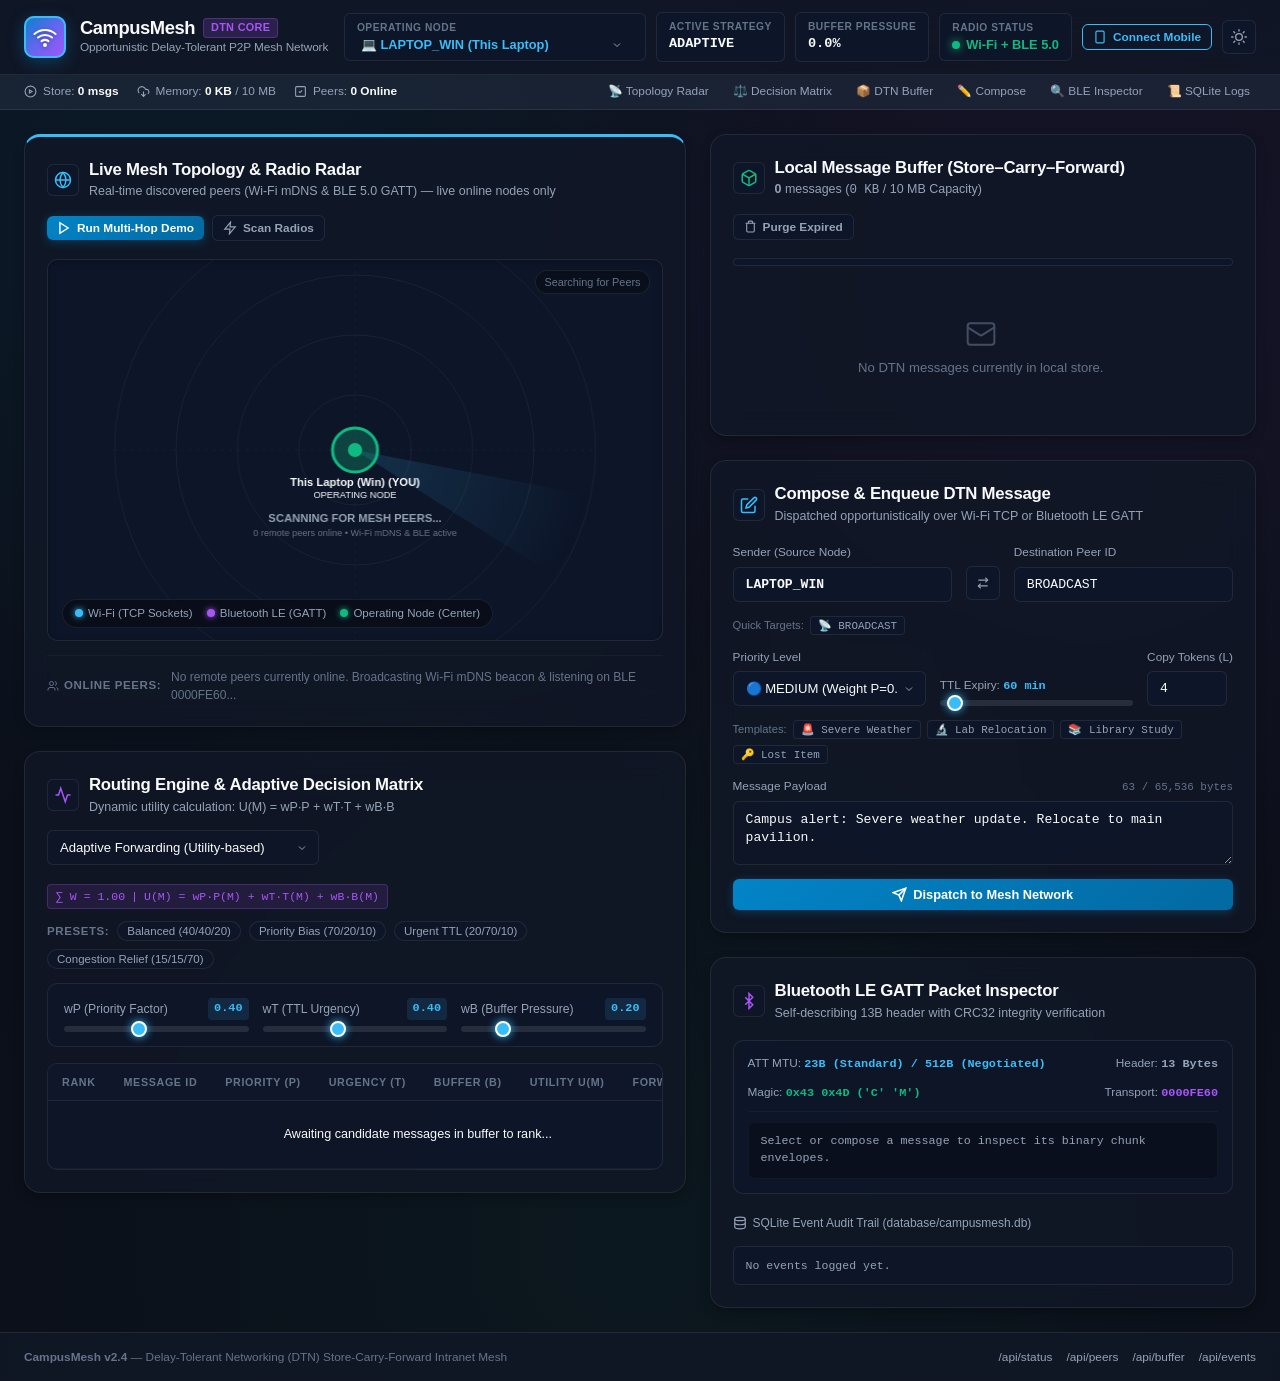
==== MiniProject/web/index.html @ af0f0072 "Initial commit: SPIT Connector - CampusMesh P2P DTN Network System" ====
<!DOCTYPE html>
<html lang="en">
<head>
    <meta charset="UTF-8">
    <meta name="viewport" content="width=device-width, initial-scale=1.0">
    <title>CampusMesh — Decentralized Offline Mesh Dashboard</title>
    <link rel="stylesheet" href="style.css">
    <link rel="icon" href="data:image/svg+xml,<svg xmlns='http://www.w3.org/2000/svg' viewBox='0 0 100 100'><circle cx='50' cy='50' r='45' fill='%230284c7'/><circle cx='50' cy='50' r='20' fill='%2338bdf8'/></svg>">
</head>
<body class="dark-theme">

    <!-- Top Navigation Bar -->
    <header class="navbar">
        <a href="#radar-section" class="nav-brand">
            <div class="brand-icon">
                <span class="radar-ping"></span>
                <svg width="24" height="24" viewBox="0 0 24 24" fill="none" stroke="currentColor" stroke-width="2" stroke-linecap="round" stroke-linejoin="round">
                    <path d="M5 12.55a11 11 0 0 1 14.08 0"></path>
                    <path d="M1.42 9a16 16 0 0 1 21.16 0"></path>
                    <path d="M8.53 16.11a6 6 0 0 1 6.95 0"></path>
                    <circle cx="12" cy="20" r="1"></circle>
                </svg>
            </div>
            <div>
                <h1 class="brand-title">
                    CampusMesh
                    <span class="badge badge-accent">DTN Core</span>
                </h1>
                <p class="brand-subtitle">Opportunistic Delay-Tolerant P2P Mesh Network</p>
            </div>
        </a>

        <div class="nav-metrics">
            <div class="metric-card" title="Select which node identity this client operates as">
                <span class="metric-label">Operating Node</span>
                <select id="activeNodeSelect" class="form-select font-bold" style="padding: 2px 24px 2px 4px; font-size: 0.8rem; background-color: transparent; border: none; color: var(--accent-cyan); cursor: pointer;">
                    <option value="LAPTOP_WIN">💻 LAPTOP_WIN (This Laptop)</option>
                    <option value="PHONE_MOBILE">📱 PHONE_MOBILE (This Mobile Phone)</option>
                    <option value="PHONE_AND">📱 PHONE_AND (Galaxy S23)</option>
                    <option value="IPHONE_IOS">📱 IPHONE_IOS (iPhone 15)</option>
                    <option value="LAPTOP_UBU">💻 LAPTOP_UBU (Ubuntu Lab)</option>
                </select>
            </div>
            <div class="metric-card">
                <span class="metric-label">Active Strategy</span>
                <span class="metric-value font-mono" id="navStrategy">ADAPTIVE</span>
            </div>
            <div class="metric-card">
                <span class="metric-label">Buffer Pressure</span>
                <span class="metric-value font-mono" id="navBufferPressure">0.0%</span>
            </div>
            <div class="metric-card">
                <span class="metric-label">Radio Status</span>
                <span class="status-indicator">
                    <span class="dot dot-active"></span>
                    <span>Wi-Fi + BLE 5.0</span>
                </span>
            </div>
            <button id="btnConnectMobile" class="btn btn-secondary btn-sm" style="border-color: var(--accent-cyan); color: var(--accent-cyan); font-weight: 600;" title="Connect Mobile Phone or Tablet" onclick="openMobileModal()">
                <svg width="14" height="14" viewBox="0 0 24 24" fill="none" stroke="currentColor" stroke-width="2"><rect width="14" height="20" x="5" y="2" rx="2" ry="2"/><path d="M12 18h.01"/></svg>
                <span>Connect Mobile</span>
            </button>
            <button id="themeToggleBtn" class="btn btn-secondary btn-icon" title="Toggle Dark/Light Mode" aria-label="Toggle Theme">
                <svg id="themeIcon" width="16" height="16" viewBox="0 0 24 24" fill="none" stroke="currentColor" stroke-width="2" stroke-linecap="round" stroke-linejoin="round">
                    <circle cx="12" cy="12" r="5"></circle>
                    <path d="M12 1v2M12 21v2M4.22 4.22l1.42 1.42M18.36 18.36l1.42 1.42M1 12h2M21 12h2M4.22 19.78l1.42-1.42M18.36 5.64l1.42-1.42"></path>
                </svg>
            </button>
        </div>
    </header>

    <!-- Sub-Navbar Quick Stats Ribbon & Anchor Navigation -->
    <nav class="nav-ribbon" aria-label="Quick Navigation">
        <div class="ribbon-stats">
            <span class="ribbon-stat-item">
                <svg width="13" height="13" viewBox="0 0 24 24" fill="none" stroke="currentColor" stroke-width="2"><circle cx="12" cy="12" r="10"/><path d="m10 15 5-3-5-3v6z"/></svg>
                <span>Store: <strong id="ribbonMsgCount">0 msgs</strong></span>
            </span>
            <span class="ribbon-stat-item">
                <svg width="13" height="13" viewBox="0 0 24 24" fill="none" stroke="currentColor" stroke-width="2"><path d="M4 14.899A7 7 0 1 1 15.71 8h1.79a4.5 4.5 0 0 1 2.5 8.242"/><path d="M12 12v9"/><path d="m8 17 4 4 4-4"/></svg>
                <span>Memory: <strong id="ribbonBufBytes">0 KB</strong> / 10 MB</span>
            </span>
            <span class="ribbon-stat-item">
                <svg width="13" height="13" viewBox="0 0 24 24" fill="none" stroke="currentColor" stroke-width="2"><rect width="18" height="18" x="3" y="3" rx="2"/><path d="m9 12 2 2 4-4"/></svg>
                <span>Peers: <strong id="ribbonPeersCount">Scanning...</strong></span>
            </span>
        </div>
        <div class="ribbon-links">
            <a href="#radar-section" class="ribbon-link">📡 Topology Radar</a>
            <a href="#routing-section" class="ribbon-link">⚖️ Decision Matrix</a>
            <a href="#buffer-section" class="ribbon-link">📦 DTN Buffer</a>
            <a href="#compose-section" class="ribbon-link">✏️ Compose</a>
            <a href="#ble-section" class="ribbon-link">🔍 BLE Inspector</a>
            <a href="#logs-section" class="ribbon-link">📜 SQLite Logs</a>
        </div>
    </nav>

    <!-- Main Container -->
    <main class="dashboard-grid">

        <!-- Column 1: Topology Radar & Routing Matrix -->
        <section class="grid-column">

            <!-- Card 1: Interactive Mesh Topology Radar (Live Online Peers Only) -->
            <div class="card card-radar" id="radar-section">
                <div class="card-header">
                    <div class="card-title-group">
                        <div class="card-header-icon">
                            <svg width="18" height="18" viewBox="0 0 24 24" fill="none" stroke="currentColor" stroke-width="2"><circle cx="12" cy="12" r="10"/><path d="M12 2a15.3 15.3 0 0 1 4 10 15.3 15.3 0 0 1-4 10 15.3 15.3 0 0 1-4-10 15.3 15.3 0 0 1 4-10z"/><path d="M2 12h20"/></svg>
                        </div>
                        <div>
                            <h2 class="card-title">Live Mesh Topology & Radio Radar</h2>
                            <p class="card-subtitle">Real-time discovered peers (Wi-Fi mDNS & BLE 5.0 GATT) — live online nodes only</p>
                        </div>
                    </div>
                    <div class="card-actions">
                        <button id="btnRunSim" class="btn btn-primary btn-sm" title="Run store-carry-forward simulation across online nodes">
                            <svg width="14" height="14" viewBox="0 0 24 24" fill="none" stroke="currentColor" stroke-width="2.5"><polygon points="5 3 19 12 5 21 5 3"/></polygon></svg>
                            Run Multi-Hop Demo
                        </button>
                        <button id="btnScanBle" class="btn btn-secondary btn-sm" title="Broadcast beacon and scan for Bluetooth LE peers">
                            <svg width="14" height="14" viewBox="0 0 24 24" fill="none" stroke="currentColor" stroke-width="2"><path d="M13 2 3 14h9l-1 8 10-12h-9l1-8z"/></svg>
                            Scan Radios
                        </button>
                    </div>
                </div>

                <div class="canvas-container">
                    <canvas id="meshCanvas" width="600" height="380"></canvas>
                    <div class="canvas-hint" id="radarOnlineBadge">Live Online Nodes Only</div>
                    <div class="canvas-legend">
                        <span class="legend-item"><span class="legend-color legend-wifi"></span> Wi-Fi (TCP Sockets)</span>
                        <span class="legend-item"><span class="legend-color legend-ble"></span> Bluetooth LE (GATT)</span>
                        <span class="legend-item"><span class="legend-color legend-local"></span> Operating Node (Center)</span>
                    </div>
                </div>

                <div class="peer-chips-bar" id="peerChipsBar">
                    <span class="chips-label">
                        <svg width="12" height="12" viewBox="0 0 24 24" fill="none" stroke="currentColor" stroke-width="2"><path d="M16 21v-2a4 4 0 0 0-4-4H6a4 4 0 0 0-4 4v2"/><circle cx="9" cy="7" r="4"/><path d="M22 21v-2a4 4 0 0 0-3-3.87"/><path d="M16 3.13a4 4 0 0 1 0 7.75"/></svg>
                        Online Peers:
                    </span>
                    <div id="peerChipsList" class="chips-list">
                        <span class="text-muted" style="font-size:0.75rem;">Listening for online peers (Wi-Fi mDNS & BLE)...</span>
                    </div>
                </div>
            </div>

            <!-- Card 2: Routing Strategy & Decision Matrix -->
            <div class="card" id="routing-section">
                <div class="card-header">
                    <div class="card-title-group">
                        <div class="card-header-icon" style="color: var(--accent-purple);">
                            <svg width="18" height="18" viewBox="0 0 24 24" fill="none" stroke="currentColor" stroke-width="2"><path d="M22 12h-4l-3 9L9 3l-3 9H2"/></svg>
                        </div>
                        <div>
                            <h2 class="card-title">Routing Engine & Adaptive Decision Matrix</h2>
                            <p class="card-subtitle">Dynamic utility calculation: U(M) = wP·P + wT·T + wB·B</p>
                        </div>
                    </div>
                    <div class="strategy-selector">
                        <select id="strategySelect" class="form-select" title="Choose Active Routing Algorithm">
                            <option value="ADAPTIVE">Adaptive Forwarding (Utility-based)</option>
                            <option value="EPIDEMIC">Epidemic Flooding (Unconstrained)</option>
                            <option value="SPRAY_AND_WAIT">Spray-and-Wait (Binary Token Splitting)</option>
                        </select>
                    </div>
                </div>

                <!-- Weight Controls for Adaptive Router -->
                <div id="adaptiveWeightsPanel">
                    <div class="formula-badge">
                        <span>∑ W = 1.00</span>
                        <span>|</span>
                        <span>U(M) = wP·P(M) + wT·T(M) + wB·B(M)</span>
                    </div>

                    <!-- Quick Preset Buttons -->
                    <div class="weights-presets">
                        <span class="chips-label">Presets:</span>
                        <button type="button" class="preset-btn" onclick="applyPresetWeights(0.40, 0.40, 0.20)">Balanced (40/40/20)</button>
                        <button type="button" class="preset-btn" onclick="applyPresetWeights(0.70, 0.20, 0.10)">Priority Bias (70/20/10)</button>
                        <button type="button" class="preset-btn" onclick="applyPresetWeights(0.20, 0.70, 0.10)">Urgent TTL (20/70/10)</button>
                        <button type="button" class="preset-btn" onclick="applyPresetWeights(0.15, 0.15, 0.70)">Congestion Relief (15/15/70)</button>
                    </div>

                    <div class="weights-panel">
                        <div class="weight-control">
                            <label for="sliderWp">
                                <span>wP (Priority Factor)</span>
                                <span id="valWp" class="weight-val-badge">0.40</span>
                            </label>
                            <input type="range" id="sliderWp" min="0" max="1" step="0.05" value="0.40">
                        </div>
                        <div class="weight-control">
                            <label for="sliderWt">
                                <span>wT (TTL Urgency)</span>
                                <span id="valWt" class="weight-val-badge">0.40</span>
                            </label>
                            <input type="range" id="sliderWt" min="0" max="1" step="0.05" value="0.40">
                        </div>
                        <div class="weight-control">
                            <label for="sliderWb">
                                <span>wB (Buffer Pressure)</span>
                                <span id="valWb" class="weight-val-badge">0.20</span>
                            </label>
                            <input type="range" id="sliderWb" min="0" max="1" step="0.05" value="0.20">
                        </div>
                    </div>
                </div>

                <!-- Decision Matrix Table -->
                <div class="table-container">
                    <table class="data-table" id="decisionTable">
                        <thead>
                            <tr>
                                <th>Rank</th>
                                <th>Message ID</th>
                                <th>Priority (P)</th>
                                <th>Urgency (T)</th>
                                <th>Buffer (B)</th>
                                <th>Utility U(M)</th>
                                <th>Forwarding Decision</th>
                            </tr>
                        </thead>
                        <tbody id="decisionTableBody">
                            <tr>
                                <td colspan="7" class="text-center text-muted" style="padding: 24px;">
                                    Awaiting contact encounter to evaluate candidate messages...
                                </td>
                            </tr>
                        </tbody>
                    </table>
                </div>
            </div>

        </section>

        <!-- Column 2: Buffer, Composer, BLE Inspector & Logs -->
        <section class="grid-column">

            <!-- Card 3: Store-Carry-Forward Buffer -->
            <div class="card" id="buffer-section">
                <div class="card-header">
                    <div class="card-title-group">
                        <div class="card-header-icon" style="color: var(--accent-green);">
                            <svg width="18" height="18" viewBox="0 0 24 24" fill="none" stroke="currentColor" stroke-width="2"><path d="M21 16V8a2 2 0 0 0-1-1.73l-7-4a2 2 0 0 0-2 0l-7 4A2 2 0 0 0 3 8v8a2 2 0 0 0 1 1.73l7 4a2 2 0 0 0 2 0l7-4A2 2 0 0 0 21 16z"/><polyline points="3.29 7 12 12 20.71 7"/><line x1="12" y1="22" x2="12" y2="12"/></svg>
                        </div>
                        <div>
                            <h2 class="card-title">Local Message Buffer (Store–Carry–Forward)</h2>
                            <p class="card-subtitle">
                                <span id="bufCount" class="font-bold">0</span> messages (<span id="bufBytes" class="font-mono">0 KB</span> / 10 MB Capacity)
                            </p>
                        </div>
                    </div>
                    <div class="card-actions">
                        <button id="btnPurgeExpired" class="btn btn-secondary btn-sm" title="Remove expired TTL messages from local store">
                            <svg width="13" height="13" viewBox="0 0 24 24" fill="none" stroke="currentColor" stroke-width="2"><path d="M3 6h18"/><path d="M19 6v14c0 1-1 2-2 2H7c-1 0-2-1-2-2V6"/><path d="M8 6V4c0-1 1-2 2-2h4c1 0 2 1 2 2v2"/></svg>
                            Purge Expired
                        </button>
                    </div>
                </div>

                <!-- Buffer Capacity Progress Bar -->
                <div class="progress-bar-container" title="Buffer pressure gauge (used / total capacity)">
                    <div class="progress-bar" id="bufferPressureBar" style="width: 0%;"></div>
                </div>

                <!-- Messages List -->
                <div class="buffer-list" id="bufferList">
                    <div class="empty-state">
                        <svg width="32" height="32" viewBox="0 0 24 24" fill="none" stroke="currentColor" stroke-width="1.5"><rect width="20" height="16" x="2" y="4" rx="2"/><path d="m22 7-8.97 5.7a1.94 1.94 0 0 1-2.06 0L2 7"/></svg>
                        <span>No DTN messages currently in local store.</span>
                    </div>
                </div>
            </div>

            <!-- Card 4: Message Composer -->
            <div class="card" id="compose-section">
                <div class="card-header">
                    <div class="card-title-group">
                        <div class="card-header-icon" style="color: var(--accent-cyan);">
                            <svg width="18" height="18" viewBox="0 0 24 24" fill="none" stroke="currentColor" stroke-width="2"><path d="M11 4H4a2 2 0 0 0-2 2v14a2 2 0 0 0 2 2h14a2 2 0 0 0 2-2v-7"/><path d="M18.5 2.5a2.121 2.121 0 0 1 3 3L12 15l-4 1 1-4 9.5-9.5z"/></svg>
                        </div>
                        <div>
                            <h2 class="card-title">Compose & Enqueue DTN Message</h2>
                            <p class="card-subtitle">Dispatched opportunistically over Wi-Fi TCP or Bluetooth LE GATT</p>
                        </div>
                    </div>
                </div>

                <form id="composeForm" class="compose-form">
                    <!-- Sender & Destination Row with Swap Button -->
                    <div class="form-row">
                        <div class="form-group flex-1">
                            <label for="composeSource">
                                <span>Sender (Source Node)</span>
                            </label>
                            <input type="text" id="composeSource" class="form-input font-bold font-mono" value="LAPTOP_WIN" required>
                        </div>
                        <button type="button" class="btn btn-secondary btn-icon" style="margin-bottom: 2px;" onclick="swapNodes()" title="Swap Sender and Destination">
                            <svg width="14" height="14" viewBox="0 0 24 24" fill="none" stroke="currentColor" stroke-width="2"><path d="m16 3 4 4-4 4"/><path d="M20 7H4"/><path d="m8 21-4-4 4-4"/><path d="M4 17h16"/></svg>
                        </button>
                        <div class="form-group flex-1">
                            <label for="composeDest">
                                <span>Destination Peer ID</span>
                            </label>
                            <input type="text" id="composeDest" class="form-input font-mono" placeholder="e.g. PHONE_MOBILE, LAPTOP_UBU, or BROADCAST" value="BROADCAST" required>
                        </div>
                    </div>

                    <!-- Quick Target Picker (Dynamically Populated from Online Peers) -->
                    <div class="quick-targets-row" id="quickTargetsRow">
                        <span>Quick Targets:</span>
                        <div id="quickTargetPills" style="display:inline-flex; gap:6px; flex-wrap:wrap;">
                            <button type="button" class="target-pill" onclick="setDestination('BROADCAST')">📡 BROADCAST</button>
                        </div>
                    </div>

                    <!-- Priority, TTL and Copy Tokens -->
                    <div class="form-row">
                        <div class="form-group flex-1">
                            <label for="composePriority">Priority Level</label>
                            <select id="composePriority" class="form-select">
                                <option value="HIGH">🔴 HIGH (Weight P=1.00 - Critical)</option>
                                <option value="MEDIUM" selected>🔵 MEDIUM (Weight P=0.67 - Standard)</option>
                                <option value="LOW">⚪ LOW (Weight P=0.33 - Routine)</option>
                            </select>
                        </div>
                        <div class="form-group flex-1">
                            <label for="composeTtl">
                                <span>TTL Expiry: <strong id="composeTtlVal" class="text-accent font-mono">60 min</strong></span>
                            </label>
                            <input type="range" id="composeTtl" min="60" max="86400" step="60" value="3600">
                        </div>
                        <div class="form-group">
                            <label for="composeTokens" title="Spray-and-Wait initial token quota (L)">Copy Tokens (L)</label>
                            <input type="number" id="composeTokens" class="form-input font-mono" min="1" max="16" value="4" style="width: 80px;">
                        </div>
                    </div>

                    <!-- Quick Template Pills -->
                    <div class="quick-targets-row">
                        <span>Templates:</span>
                        <button type="button" class="target-pill" onclick="applyTemplate('CAMPUS_ALERT')">🚨 Severe Weather</button>
                        <button type="button" class="target-pill" onclick="applyTemplate('LAB_NOTICE')">🔬 Lab Relocation</button>
                        <button type="button" class="target-pill" onclick="applyTemplate('STUDY_GROUP')">📚 Library Study</button>
                        <button type="button" class="target-pill" onclick="applyTemplate('LOST_KEYS')">🔑 Lost Item</button>
                    </div>

                    <!-- Payload Area -->
                    <div class="form-group">
                        <label for="composePayload">
                            <span>Message Payload</span>
                            <span id="payloadBytesCounter" class="text-muted font-mono" style="font-size:0.68rem;">68 / 65,536 bytes</span>
                        </label>
                        <textarea id="composePayload" class="form-textarea font-mono" rows="2" placeholder="Enter message payload for mesh dissemination..." required>Campus alert: Severe weather update. Relocate to main pavilion.</textarea>
                    </div>

                    <div class="form-actions">
                        <button type="submit" class="btn btn-primary btn-block">
                            <svg width="15" height="15" viewBox="0 0 24 24" fill="none" stroke="currentColor" stroke-width="2.5"><line x1="22" y1="2" x2="11" y2="13"/><polygon points="22 2 15 22 11 13 2 9 22 2"/></svg>
                            Dispatch to Mesh Network
                        </button>
                    </div>
                </form>
            </div>

            <!-- Card 5: Bluetooth LE GATT Packet Inspector & SQLite Logs -->
            <div class="card" id="ble-section">
                <div class="card-header">
                    <div class="card-title-group">
                        <div class="card-header-icon" style="color: var(--accent-purple);">
                            <svg width="18" height="18" viewBox="0 0 24 24" fill="none" stroke="currentColor" stroke-width="2"><path d="m7 7 10 10-5 5V2l5 5L7 17"/></svg>
                        </div>
                        <div>
                            <h2 class="card-title">Bluetooth LE GATT Packet Inspector</h2>
                            <p class="card-subtitle">Self-describing 13B header with CRC32 integrity verification</p>
                        </div>
                    </div>
                </div>

                <div class="ble-inspector" id="bleInspector">
                    <div class="ble-stat-row">
                        <span>ATT MTU: <strong class="text-accent font-mono">23B (Standard) / 512B (Negotiated)</strong></span>
                        <span>Header: <strong class="font-mono">13 Bytes</strong></span>
                        <span>Magic: <strong class="text-success font-mono">0x43 0x4D ('C' 'M')</strong></span>
                        <span>Transport: <strong class="text-purple font-mono">0000FE60</strong></span>
                    </div>
                    <div id="bleChunksView" class="ble-chunks-view">
                        Select or compose a message to inspect its binary chunk envelopes.
                    </div>
                </div>

                <!-- SQLite Event Log Stream (Collapsible) -->
                <details class="logs-accordion" id="logs-section" open>
                    <summary class="logs-summary">
                        <svg width="14" height="14" viewBox="0 0 24 24" fill="none" stroke="currentColor" stroke-width="2"><ellipse cx="12" cy="5" rx="9" ry="3"/><path d="M21 12c0 1.66-4 3-9 3s-9-1.34-9-3"/><path d="M3 5v14c0 1.66 4 3 9 3s9-1.34 9-3V5"/></svg>
                        SQLite Event Audit Trail (database/campusmesh.db)
                    </summary>
                    <div class="logs-stream" id="logsStream">
                        <div>Listening for SQLite events...</div>
                    </div>
                </details>
            </div>

        </section>
    </main>

    <!-- Footer -->
    <footer class="footer">
        <div>
            <strong>CampusMesh v2.4</strong> — Delay-Tolerant Networking (DTN) Store-Carry-Forward Intranet Mesh
        </div>
        <div class="footer-links">
            <a href="/api/status" target="_blank" rel="noopener">/api/status</a>
            <a href="/api/peers" target="_blank" rel="noopener">/api/peers</a>
            <a href="/api/buffer" target="_blank" rel="noopener">/api/buffer</a>
            <a href="/api/events" target="_blank" rel="noopener">/api/events</a>
        </div>
    </footer>

    <!-- Mobile Connect Modal -->
    <div id="mobileConnectModal" class="modal-backdrop" style="display: none;" onclick="if(event.target===this) closeMobileModal()">
        <div class="modal-card">
            <div class="modal-header">
                <div style="display: flex; align-items: center; gap: 10px;">
                    <div class="card-header-icon" style="color: var(--accent-cyan);">
                        <svg width="20" height="20" viewBox="0 0 24 24" fill="none" stroke="currentColor" stroke-width="2"><rect width="14" height="20" x="5" y="2" rx="2" ry="2"/><path d="M12 18h.01"/></svg>
                    </div>
                    <div>
                        <h3 class="modal-title">Connect Mobile Device</h3>
                        <p class="modal-subtitle">Instant P2P connection via Wi-Fi or Mobile Hotspot</p>
                    </div>
                </div>
                <button type="button" class="btn btn-secondary btn-icon" onclick="closeMobileModal()" title="Close">✕</button>
            </div>
            
            <div class="modal-body">
                <!-- URL Box -->
                <div class="connect-url-box">
                    <label style="font-weight: 600; margin-bottom: 8px; display: block; font-size: 0.76rem;">Open in Mobile Phone Browser (Chrome / Safari):</label>
                    <div style="display: flex; gap: 8px;">
                        <input type="text" id="mobileUrlInput" class="form-input font-mono font-bold" readonly value="http://10.36.101.62:8080" style="color: var(--accent-cyan); font-size: 0.9rem;">
                        <button type="button" class="btn btn-primary btn-sm" onclick="copyMobileUrl()">
                            <svg width="13" height="13" viewBox="0 0 24 24" fill="none" stroke="currentColor" stroke-width="2"><rect width="14" height="14" x="8" y="8" rx="2" ry="2"/><path d="M4 16c-1.1 0-2-.9-2-2V4c0-1.1.9-2 2-2h10c1.1 0 2 .9 2 2"/></svg>
                            Copy URL
                        </button>
                    </div>
                </div>

                <!-- Step-by-Step Instructions -->
                <div class="connect-steps">
                    <div class="connect-step">
                        <span class="step-num">1</span>
                        <div>
                            <strong>Connect to Same Network:</strong> Ensure your phone and laptop are on the same Wi-Fi router, or turn on <em>Mobile Hotspot</em> on either your laptop or phone.
                        </div>
                    </div>
                    <div class="connect-step">
                        <span class="step-num">2</span>
                        <div>
                            <strong>Open Browser on Phone:</strong> Open Chrome or Safari on your phone and type the URL shown above.
                        </div>
                    </div>
                    <div class="connect-step">
                        <span class="step-num">3</span>
                        <div>
                            <strong>Instant Discovery:</strong> The phone automatically registers as <code>PHONE_MOBILE</code> and appears on the Live Radar as an online node in active contact!
                        </div>
                    </div>
                </div>

                <!-- Native Apps Option -->
                <div style="padding: 10px 14px; background: rgba(168, 85, 247, 0.1); border: 1px solid rgba(168, 85, 247, 0.25); border-radius: var(--radius-sm); font-size: 0.74rem;">
                    <strong style="color: var(--accent-purple);">Native Apps (Wi-Fi NSD + Bluetooth LE 5.0):</strong>
                    <div style="margin-top: 4px; color: var(--text-secondary); line-height: 1.4;">
                        For native offline mesh with Bluetooth LE GATT chunking:
                        <ul style="margin-left: 18px; margin-top: 3px;">
                            <li><strong>Android</strong>: Open <code>android/</code> in Android Studio & install on phone.</li>
                            <li><strong>iOS</strong>: Open <code>ios/</code> in Xcode & run on iPhone.</li>
                        </ul>
                    </div>
                </div>
            </div>

            <div class="modal-footer">
                <button type="button" class="btn btn-primary" onclick="closeMobileModal()">Close</button>
            </div>
        </div>
    </div>

    <!-- Notification Toast Container -->
    <div id="toastContainer" class="toast-container" role="region" aria-live="polite"></div>

    <script src="app.js"></script>
</body>
</html>
---- MiniProject/web/style.css ----
/* ==========================================================================
   CampusMesh Modern SaaS Control Center Stylesheet
   Delay-Tolerant Networking (DTN) P2P Cross-Platform Dashboard
   ========================================================================== */

:root {
    /* Font stacks */
    --font-sans: 'Inter', -apple-system, BlinkMacSystemFont, "Segoe UI", Roboto, "Helvetica Neue", Arial, sans-serif;
    --font-mono: 'JetBrains Mono', 'Fira Code', 'SF Mono', Consolas, Menlo, Monaco, monospace;
    --font-family: var(--font-sans);

    /* Radii */
    --radius-xs: 4px;
    --radius-sm: 6px;
    --radius-md: 10px;
    --radius-lg: 16px;
    --radius-xl: 20px;
    --radius-full: 9999px;

    /* Transitions */
    --transition-fast: all 0.15s cubic-bezier(0.4, 0, 0.2, 1);
    --transition: all 0.22s cubic-bezier(0.4, 0, 0.2, 1);
    --transition-smooth: all 0.35s cubic-bezier(0.16, 1, 0.3, 1);

    /* Brand Accent Colors */
    --accent-blue: #0284c7;
    --accent-blue-hover: #0369a1;
    --accent-cyan: #38bdf8;
    --accent-cyan-glow: rgba(56, 189, 248, 0.28);
    --accent-indigo: #6366f1;
    --accent-purple: #a855f7;
    --accent-purple-glow: rgba(168, 85, 247, 0.25);
    --accent-green: #10b981;
    --accent-green-glow: rgba(16, 185, 129, 0.28);
    --accent-red: #f43f5e;
    --accent-red-glow: rgba(244, 63, 94, 0.28);
    --accent-amber: #f59e0b;
    --accent-amber-glow: rgba(245, 158, 11, 0.28);

    /* Dark Theme (Default) */
    --bg-page: #0b0f19;
    --bg-page-mesh: radial-gradient(circle at 15% 15%, rgba(14, 165, 233, 0.08) 0%, transparent 40%),
                    radial-gradient(circle at 85% 20%, rgba(168, 85, 247, 0.07) 0%, transparent 45%),
                    radial-gradient(circle at 50% 90%, rgba(16, 185, 129, 0.05) 0%, transparent 50%),
                    #0b0f19;
    --bg-card: rgba(17, 24, 39, 0.78);
    --bg-card-solid: #111827;
    --bg-card-hover: rgba(24, 34, 56, 0.88);
    --bg-input: rgba(15, 23, 42, 0.85);
    --bg-input-focus: #0f172a;
    --bg-elevated: rgba(30, 41, 59, 0.7);
    --bg-badge: rgba(255, 255, 255, 0.06);

    --border-color: rgba(255, 255, 255, 0.08);
    --border-color-subtle: rgba(255, 255, 255, 0.04);
    --border-accent: rgba(56, 189, 248, 0.35);
    --border-accent-purple: rgba(168, 85, 247, 0.35);

    --text-primary: #f8fafc;
    --text-secondary: #94a3b8;
    --text-muted: #64748b;
    --text-inverse: #0b0f19;

    --shadow-sm: 0 1px 2px 0 rgba(0, 0, 0, 0.25);
    --shadow-md: 0 4px 12px -2px rgba(0, 0, 0, 0.35);
    --shadow-lg: 0 12px 28px -4px rgba(0, 0, 0, 0.45);
    --shadow-glow: 0 0 25px -4px rgba(56, 189, 248, 0.22);
}

body.light-theme {
    /* Light Theme (Clean Vercel/Linear style) */
    --bg-page: #f8fafc;
    --bg-page-mesh: radial-gradient(circle at 15% 15%, rgba(2, 132, 199, 0.05) 0%, transparent 40%),
                    radial-gradient(circle at 85% 20%, rgba(147, 51, 234, 0.04) 0%, transparent 45%),
                    #f8fafc;
    --bg-card: rgba(255, 255, 255, 0.92);
    --bg-card-solid: #ffffff;
    --bg-card-hover: #ffffff;
    --bg-input: #f1f5f9;
    --bg-input-focus: #ffffff;
    --bg-elevated: #f1f5f9;
    --bg-badge: rgba(0, 0, 0, 0.05);

    --border-color: rgba(0, 0, 0, 0.08);
    --border-color-subtle: rgba(0, 0, 0, 0.04);
    --border-accent: rgba(2, 132, 199, 0.45);
    --border-accent-purple: rgba(147, 51, 234, 0.35);

    --text-primary: #0f172a;
    --text-secondary: #475569;
    --text-muted: #94a3b8;
    --text-inverse: #ffffff;

    --shadow-sm: 0 1px 3px 0 rgba(0, 0, 0, 0.06);
    --shadow-md: 0 4px 14px -2px rgba(0, 0, 0, 0.08);
    --shadow-lg: 0 12px 30px -4px rgba(0, 0, 0, 0.1);
    --shadow-glow: 0 0 25px -4px rgba(2, 132, 199, 0.15);
}

/* --------------------------------------------------------------------------
   Reset & Base Styles
   -------------------------------------------------------------------------- */
*, *::before, *::after {
    box-sizing: border-box;
    margin: 0;
    padding: 0;
}

html {
    scroll-behavior: smooth;
    text-size-adjust: 100%;
}

body {
    font-family: var(--font-family);
    background: var(--bg-page-mesh);
    background-color: var(--bg-page);
    color: var(--text-primary);
    min-height: 100vh;
    display: flex;
    flex-direction: column;
    overflow-x: hidden;
    line-height: 1.5;
    -webkit-font-smoothing: antialiased;
    -moz-osx-font-smoothing: grayscale;
}

/* Custom Scrollbars */
::-webkit-scrollbar {
    width: 6px;
    height: 6px;
}
::-webkit-scrollbar-track {
    background: transparent;
}
::-webkit-scrollbar-thumb {
    background: var(--border-color);
    border-radius: var(--radius-full);
}
::-webkit-scrollbar-thumb:hover {
    background: var(--text-muted);
}

/* Accessible Focus Outlines */
:focus-visible {
    outline: 2px solid var(--accent-cyan);
    outline-offset: 2px;
}

/* --------------------------------------------------------------------------
   Top Navigation Bar
   -------------------------------------------------------------------------- */
.navbar {
    display: flex;
    justify-content: space-between;
    align-items: center;
    padding: 12px 24px;
    background: var(--bg-card);
    backdrop-filter: blur(16px);
    -webkit-backdrop-filter: blur(16px);
    border-bottom: 1px solid var(--border-color);
    position: sticky;
    top: 0;
    z-index: 100;
    transition: var(--transition);
}

.nav-brand {
    display: flex;
    align-items: center;
    gap: 14px;
    text-decoration: none;
    color: inherit;
}

.brand-icon {
    position: relative;
    width: 42px;
    height: 42px;
    border-radius: var(--radius-md);
    background: linear-gradient(135deg, #0284c7 0%, #6366f1 50%, #a855f7 100%);
    display: flex;
    align-items: center;
    justify-content: center;
    color: #ffffff;
    box-shadow: 0 4px 16px rgba(2, 132, 199, 0.35);
    flex-shrink: 0;
}

.brand-icon svg {
    filter: drop-shadow(0 1px 2px rgba(0, 0, 0, 0.3));
}

.radar-ping {
    position: absolute;
    inset: 0;
    border-radius: var(--radius-md);
    border: 2px solid var(--accent-cyan);
    animation: ping 2.4s cubic-bezier(0, 0, 0.2, 1) infinite;
    pointer-events: none;
}

@keyframes ping {
    70%, 100% {
        transform: scale(1.45);
        opacity: 0;
    }
}

.brand-title {
    font-size: 1.15rem;
    font-weight: 700;
    letter-spacing: -0.025em;
    display: flex;
    align-items: center;
    gap: 8px;
    line-height: 1.2;
}

.brand-subtitle {
    font-size: 0.74rem;
    color: var(--text-secondary);
    font-weight: 400;
    letter-spacing: -0.01em;
}

.nav-metrics {
    display: flex;
    align-items: center;
    gap: 10px;
    flex-wrap: wrap;
}

.metric-card {
    display: flex;
    flex-direction: column;
    padding: 6px 12px;
    background: var(--bg-input);
    border: 1px solid var(--border-color);
    border-radius: var(--radius-sm);
    transition: var(--transition);
}

.metric-card:hover {
    border-color: var(--border-accent);
}

.metric-label {
    font-size: 0.64rem;
    text-transform: uppercase;
    color: var(--text-muted);
    font-weight: 600;
    letter-spacing: 0.05em;
}

.metric-value {
    font-size: 0.85rem;
    font-weight: 600;
    color: var(--text-primary);
    display: flex;
    align-items: center;
    gap: 6px;
}

.status-indicator {
    display: flex;
    align-items: center;
    gap: 6px;
    font-size: 0.8rem;
    color: var(--accent-green);
    font-weight: 600;
}

.dot {
    width: 8px;
    height: 8px;
    border-radius: 50%;
    flex-shrink: 0;
}

.dot-active {
    background: var(--accent-green);
    box-shadow: 0 0 10px var(--accent-green);
    animation: pulseDot 2s infinite ease-in-out;
}

@keyframes pulseDot {
    0%, 100% { opacity: 1; transform: scale(1); }
    50% { opacity: 0.55; transform: scale(0.85); }
}

/* Quick Jump Header Ribbon / Telemetry Banner */
.nav-ribbon {
    display: flex;
    justify-content: space-between;
    align-items: center;
    padding: 6px 24px;
    background: var(--bg-elevated);
    border-bottom: 1px solid var(--border-color);
    font-size: 0.74rem;
    color: var(--text-secondary);
    gap: 16px;
    overflow-x: auto;
}

.ribbon-stats {
    display: flex;
    align-items: center;
    gap: 18px;
    white-space: nowrap;
}

.ribbon-stat-item {
    display: inline-flex;
    align-items: center;
    gap: 6px;
}

.ribbon-stat-item strong {
    color: var(--text-primary);
    font-weight: 600;
}

.ribbon-links {
    display: flex;
    align-items: center;
    gap: 12px;
    white-space: nowrap;
}

.ribbon-link {
    color: var(--text-secondary);
    text-decoration: none;
    font-weight: 500;
    padding: 2px 6px;
    border-radius: var(--radius-xs);
    transition: var(--transition-fast);
}

.ribbon-link:hover {
    color: var(--accent-cyan);
    background: var(--bg-badge);
}

/* --------------------------------------------------------------------------
   Dashboard Layout Grid (Explicitly Preserved for Tests)
   -------------------------------------------------------------------------- */
.dashboard-grid {
    display: grid;
    grid-template-columns: 1.15fr 0.95fr;
    gap: 24px;
    padding: 24px;
    flex: 1;
    max-width: 1680px;
    margin: 0 auto;
    width: 100%;
}

@media (max-width: 1180px) {
    .dashboard-grid {
        grid-template-columns: 1fr;
        padding: 16px;
        gap: 20px;
    }
}

.grid-column {
    display: flex;
    flex-direction: column;
    gap: 24px;
    min-width: 0;
}

/* --------------------------------------------------------------------------
   Cards
   -------------------------------------------------------------------------- */
.card {
    background: var(--bg-card);
    backdrop-filter: blur(14px);
    -webkit-backdrop-filter: blur(14px);
    border: 1px solid var(--border-color);
    border-radius: var(--radius-lg);
    padding: 22px;
    box-shadow: var(--shadow-md);
    transition: var(--transition);
    position: relative;
    overflow: hidden;
}

.card:hover {
    border-color: var(--border-accent);
    box-shadow: var(--shadow-lg), var(--shadow-glow);
}

.card-radar {
    border-top: 3px solid var(--accent-cyan);
}

.card-header {
    display: flex;
    justify-content: space-between;
    align-items: flex-start;
    margin-bottom: 18px;
    gap: 14px;
    flex-wrap: wrap;
}

.card-title-group {
    display: flex;
    align-items: center;
    gap: 10px;
}

.card-header-icon {
    width: 32px;
    height: 32px;
    border-radius: var(--radius-sm);
    background: var(--bg-input);
    border: 1px solid var(--border-color);
    display: flex;
    align-items: center;
    justify-content: center;
    color: var(--accent-cyan);
    flex-shrink: 0;
}

.card-title {
    font-size: 1.05rem;
    font-weight: 600;
    letter-spacing: -0.015em;
    color: var(--text-primary);
    line-height: 1.3;
}

.card-subtitle {
    font-size: 0.78rem;
    color: var(--text-secondary);
    margin-top: 3px;
    line-height: 1.4;
}

.card-actions {
    display: flex;
    align-items: center;
    gap: 8px;
    flex-wrap: wrap;
}

/* --------------------------------------------------------------------------
   Canvas & Radar
   -------------------------------------------------------------------------- */
.canvas-container {
    position: relative;
    width: 100%;
    background: var(--bg-input);
    border-radius: var(--radius-md);
    border: 1px solid var(--border-color);
    overflow: hidden;
    display: flex;
    justify-content: center;
    align-items: center;
    box-shadow: inset 0 2px 8px rgba(0, 0, 0, 0.25);
}

canvas#meshCanvas {
    display: block;
    width: 100%;
    height: auto;
    max-height: 380px;
    cursor: crosshair;
}

.canvas-hint {
    position: absolute;
    top: 10px;
    right: 12px;
    font-size: 0.68rem;
    color: var(--text-muted);
    background: rgba(9, 13, 22, 0.7);
    padding: 3px 8px;
    border-radius: var(--radius-full);
    backdrop-filter: blur(6px);
    pointer-events: none;
    border: 1px solid var(--border-color);
}

.canvas-legend {
    position: absolute;
    bottom: 12px;
    left: 14px;
    display: flex;
    gap: 14px;
    font-size: 0.72rem;
    color: var(--text-secondary);
    background: rgba(9, 13, 22, 0.82);
    padding: 5px 12px;
    border-radius: var(--radius-full);
    backdrop-filter: blur(8px);
    border: 1px solid var(--border-color);
    flex-wrap: wrap;
}

.legend-item {
    display: inline-flex;
    align-items: center;
    gap: 5px;
}

.legend-color {
    display: inline-block;
    width: 8px;
    height: 8px;
    border-radius: 50%;
}

.legend-wifi { background: var(--accent-cyan); box-shadow: 0 0 6px var(--accent-cyan); }
.legend-ble { background: var(--accent-purple); box-shadow: 0 0 6px var(--accent-purple); }
.legend-local { background: var(--accent-green); box-shadow: 0 0 6px var(--accent-green); }

.peer-chips-bar {
    display: flex;
    align-items: center;
    gap: 10px;
    margin-top: 14px;
    flex-wrap: wrap;
    padding-top: 12px;
    border-top: 1px solid var(--border-color-subtle);
}

.chips-label {
    font-size: 0.72rem;
    color: var(--text-muted);
    font-weight: 600;
    text-transform: uppercase;
    letter-spacing: 0.05em;
    display: flex;
    align-items: center;
    gap: 5px;
}

.chips-list {
    display: flex;
    gap: 8px;
    flex-wrap: wrap;
    align-items: center;
    flex: 1;
}

.peer-chip {
    display: inline-flex;
    align-items: center;
    gap: 6px;
    padding: 5px 11px;
    border-radius: var(--radius-full);
    background: var(--bg-input);
    border: 1px solid var(--border-color);
    font-size: 0.75rem;
    font-weight: 500;
    cursor: pointer;
    transition: var(--transition-fast);
    user-select: none;
}

.peer-chip:hover {
    border-color: var(--accent-cyan);
    background: var(--bg-elevated);
    transform: translateY(-1px);
    box-shadow: 0 2px 8px rgba(0, 0, 0, 0.2);
}

.peer-chip.in-contact {
    border-color: var(--accent-green);
    background: rgba(16, 185, 129, 0.12);
    color: var(--accent-green);
    font-weight: 600;
}

.peer-chip.in-contact::before {
    content: "●";
    color: var(--accent-green);
    font-size: 0.6rem;
    animation: pulseDot 1.5s infinite;
}

/* --------------------------------------------------------------------------
   Routing Weights Panel & Decision Matrix
   -------------------------------------------------------------------------- */
.strategy-selector {
    display: flex;
    align-items: center;
    gap: 8px;
}

.weights-panel {
    display: grid;
    grid-template-columns: repeat(3, 1fr);
    gap: 14px;
    margin-bottom: 16px;
    background: var(--bg-input);
    padding: 14px 16px;
    border-radius: var(--radius-md);
    border: 1px solid var(--border-color);
}

@media (max-width: 680px) {
    .weights-panel {
        grid-template-columns: 1fr;
    }
}

.weight-control {
    display: flex;
    flex-direction: column;
    gap: 6px;
}

.weight-control label {
    display: flex;
    justify-content: space-between;
    align-items: center;
    font-size: 0.76rem;
    color: var(--text-secondary);
    font-weight: 500;
}

.weight-val-badge {
    font-family: var(--font-mono);
    font-weight: 700;
    color: var(--accent-cyan);
    background: rgba(56, 189, 248, 0.12);
    padding: 2px 6px;
    border-radius: var(--radius-xs);
    font-size: 0.74rem;
}

/* Sliders */
input[type="range"] {
    -webkit-appearance: none;
    appearance: none;
    width: 100%;
    height: 6px;
    background: rgba(255, 255, 255, 0.1);
    border-radius: var(--radius-full);
    outline: none;
    cursor: pointer;
    transition: var(--transition-fast);
}

body.light-theme input[type="range"] {
    background: rgba(0, 0, 0, 0.1);
}

input[type="range"]::-webkit-slider-thumb {
    -webkit-appearance: none;
    appearance: none;
    width: 16px;
    height: 16px;
    border-radius: 50%;
    background: var(--accent-cyan);
    box-shadow: 0 0 8px var(--accent-cyan);
    cursor: pointer;
    transition: var(--transition-fast);
    border: 2px solid #ffffff;
}

input[type="range"]::-webkit-slider-thumb:hover {
    transform: scale(1.25);
    background: #ffffff;
    border-color: var(--accent-cyan);
}

input[type="range"]::-moz-range-thumb {
    width: 16px;
    height: 16px;
    border-radius: 50%;
    background: var(--accent-cyan);
    box-shadow: 0 0 8px var(--accent-cyan);
    cursor: pointer;
    border: 2px solid #ffffff;
}

/* Preset buttons for weights */
.weights-presets {
    display: flex;
    align-items: center;
    gap: 8px;
    margin-bottom: 14px;
    flex-wrap: wrap;
}

.preset-btn {
    background: var(--bg-input);
    border: 1px solid var(--border-color);
    color: var(--text-secondary);
    font-size: 0.72rem;
    font-weight: 500;
    padding: 3px 9px;
    border-radius: var(--radius-full);
    cursor: pointer;
    transition: var(--transition-fast);
}

.preset-btn:hover {
    color: var(--text-primary);
    border-color: var(--accent-cyan);
    background: var(--bg-elevated);
}

/* Formula badge */
.formula-badge {
    display: inline-flex;
    align-items: center;
    gap: 6px;
    font-family: var(--font-mono);
    font-size: 0.72rem;
    color: var(--accent-purple);
    background: rgba(168, 85, 247, 0.12);
    border: 1px solid rgba(168, 85, 247, 0.25);
    padding: 3px 8px;
    border-radius: var(--radius-xs);
    margin-bottom: 12px;
}

/* --------------------------------------------------------------------------
   Tables (Decision Matrix)
   -------------------------------------------------------------------------- */
.table-container {
    overflow-x: auto;
    border-radius: var(--radius-md);
    border: 1px solid var(--border-color);
    background: var(--bg-input);
}

.data-table {
    width: 100%;
    border-collapse: collapse;
    font-size: 0.79rem;
    text-align: left;
    white-space: nowrap;
}

.data-table th {
    background: rgba(15, 23, 42, 0.95);
    color: var(--text-muted);
    padding: 10px 14px;
    font-weight: 600;
    border-bottom: 1px solid var(--border-color);
    text-transform: uppercase;
    font-size: 0.67rem;
    letter-spacing: 0.06em;
}

body.light-theme .data-table th {
    background: #f1f5f9;
}

.data-table td {
    padding: 10px 14px;
    border-bottom: 1px solid var(--border-color-subtle);
    color: var(--text-primary);
    vertical-align: middle;
}

.data-table tbody tr {
    transition: var(--transition-fast);
}

.data-table tbody tr:hover {
    background: rgba(255, 255, 255, 0.035);
}

body.light-theme .data-table tbody tr:hover {
    background: rgba(0, 0, 0, 0.025);
}

.data-table tr.selected-row {
    background: rgba(16, 185, 129, 0.12);
    border-left: 3px solid var(--accent-green);
}

/* --------------------------------------------------------------------------
   Buffer Progress Bar & Message Cards
   -------------------------------------------------------------------------- */
.progress-bar-container {
    width: 100%;
    height: 8px;
    background: var(--bg-input);
    border-radius: var(--radius-full);
    overflow: hidden;
    margin-bottom: 16px;
    border: 1px solid var(--border-color);
}

.progress-bar {
    height: 100%;
    background: linear-gradient(90deg, var(--accent-cyan) 0%, var(--accent-purple) 70%, var(--accent-amber) 100%);
    border-radius: var(--radius-full);
    transition: width 0.35s ease;
}

.buffer-list {
    display: flex;
    flex-direction: column;
    gap: 12px;
    max-height: 290px;
    overflow-y: auto;
    padding-right: 4px;
}

.message-card {
    background: var(--bg-input);
    border: 1px solid var(--border-color);
    border-radius: var(--radius-md);
    padding: 12px 14px;
    display: flex;
    flex-direction: column;
    gap: 8px;
    transition: var(--transition);
    cursor: pointer;
}

.message-card:hover {
    border-color: var(--border-accent);
    background: var(--bg-elevated);
    transform: translateY(-1px);
    box-shadow: 0 4px 12px rgba(0, 0, 0, 0.15);
}

.message-header {
    display: flex;
    justify-content: space-between;
    align-items: center;
    gap: 8px;
}

.msg-id {
    font-family: var(--font-mono);
    font-weight: 700;
    font-size: 0.82rem;
    color: var(--accent-cyan);
}

.msg-path {
    font-size: 0.74rem;
    color: var(--text-secondary);
    display: flex;
    align-items: center;
    gap: 4px;
    margin-left: 6px;
}

.msg-payload {
    font-size: 0.81rem;
    color: var(--text-primary);
    line-height: 1.4;
    background: rgba(0, 0, 0, 0.15);
    padding: 8px 10px;
    border-radius: var(--radius-xs);
    border-left: 2px solid var(--accent-cyan);
    word-break: break-word;
}

body.light-theme .msg-payload {
    background: rgba(0, 0, 0, 0.03);
}

.msg-footer {
    display: flex;
    justify-content: space-between;
    align-items: center;
    font-size: 0.72rem;
    color: var(--text-muted);
}

.ttl-bar-wrapper {
    width: 90px;
    height: 5px;
    background: rgba(255, 255, 255, 0.1);
    border-radius: var(--radius-full);
    overflow: hidden;
}

body.light-theme .ttl-bar-wrapper {
    background: rgba(0, 0, 0, 0.1);
}

.ttl-bar {
    height: 100%;
    background: var(--accent-green);
    border-radius: var(--radius-full);
    transition: width 0.3s ease;
}

.empty-state {
    display: flex;
    flex-direction: column;
    align-items: center;
    justify-content: center;
    padding: 36px 16px;
    text-align: center;
    color: var(--text-muted);
    font-size: 0.82rem;
    gap: 8px;
}

.empty-state svg {
    color: var(--text-muted);
    opacity: 0.6;
}

/* --------------------------------------------------------------------------
   Forms & Controls
   -------------------------------------------------------------------------- */
.compose-form {
    display: flex;
    flex-direction: column;
    gap: 14px;
}

.form-row {
    display: flex;
    gap: 14px;
    align-items: flex-end;
}

@media (max-width: 600px) {
    .form-row {
        flex-direction: column;
        align-items: stretch;
    }
}

.form-group {
    display: flex;
    flex-direction: column;
    gap: 5px;
}

.flex-1 { flex: 1; }

label {
    font-size: 0.74rem;
    color: var(--text-secondary);
    font-weight: 500;
    display: flex;
    justify-content: space-between;
    align-items: center;
}

.form-input, .form-select, .form-textarea {
    background: var(--bg-input);
    border: 1px solid var(--border-color);
    border-radius: var(--radius-sm);
    padding: 9px 12px;
    font-family: inherit;
    font-size: 0.82rem;
    color: var(--text-primary);
    transition: var(--transition-fast);
    width: 100%;
}

.form-input:focus, .form-select:focus, .form-textarea:focus {
    outline: none;
    border-color: var(--accent-cyan);
    box-shadow: 0 0 0 3px var(--accent-cyan-glow);
    background: var(--bg-input-focus);
}

.form-select {
    cursor: pointer;
    appearance: none;
    background-image: url("data:image/svg+xml,%3Csvg xmlns='http://www.w3.org/2000/svg' width='12' height='12' viewBox='0 0 24 24' fill='none' stroke='%2394a3b8' stroke-width='2'%3E%3Cpath d='m6 9 6 6 6-6'/%3E%3C/svg%3E");
    background-repeat: no-repeat;
    background-position: right 10px center;
    padding-right: 28px;
}

.form-textarea {
    resize: vertical;
    min-height: 64px;
    line-height: 1.4;
}

.quick-targets-row {
    display: flex;
    align-items: center;
    gap: 6px;
    flex-wrap: wrap;
    font-size: 0.7rem;
    color: var(--text-muted);
}

.target-pill {
    background: var(--bg-input);
    border: 1px solid var(--border-color);
    color: var(--text-secondary);
    padding: 2px 7px;
    border-radius: var(--radius-xs);
    font-size: 0.68rem;
    cursor: pointer;
    font-family: var(--font-mono);
    transition: var(--transition-fast);
}

.target-pill:hover {
    color: var(--accent-cyan);
    border-color: var(--accent-cyan);
    background: var(--bg-elevated);
}

/* --------------------------------------------------------------------------
   Buttons & Badges
   -------------------------------------------------------------------------- */
.btn {
    display: inline-flex;
    align-items: center;
    justify-content: center;
    gap: 6px;
    padding: 8px 16px;
    font-size: 0.8rem;
    font-weight: 600;
    border-radius: var(--radius-sm);
    border: none;
    cursor: pointer;
    transition: var(--transition);
    text-decoration: none;
    user-select: none;
    white-space: nowrap;
}

.btn:active {
    transform: scale(0.98);
}

.btn-primary {
    background: linear-gradient(135deg, #0284c7 0%, #0369a1 100%);
    color: #ffffff;
    box-shadow: 0 2px 10px rgba(2, 132, 199, 0.35);
}

.btn-primary:hover {
    background: linear-gradient(135deg, #0ea5e9 0%, #0284c7 100%);
    box-shadow: 0 4px 14px rgba(2, 132, 199, 0.45);
    transform: translateY(-1px);
}

.btn-secondary {
    background: var(--bg-input);
    color: var(--text-secondary);
    border: 1px solid var(--border-color);
}

.btn-secondary:hover {
    background: var(--bg-card-hover);
    color: var(--text-primary);
    border-color: var(--border-accent);
    transform: translateY(-1px);
}

.btn-sm {
    padding: 5px 10px;
    font-size: 0.74rem;
}

.btn-icon {
    width: 34px;
    height: 34px;
    padding: 0;
    border-radius: var(--radius-sm);
    display: inline-flex;
    align-items: center;
    justify-content: center;
}

.btn-block {
    width: 100%;
}

/* Badges */
.badge {
    display: inline-flex;
    align-items: center;
    gap: 4px;
    padding: 2px 7px;
    border-radius: var(--radius-xs);
    font-size: 0.68rem;
    font-weight: 700;
    text-transform: uppercase;
    letter-spacing: 0.03em;
    line-height: 1.2;
}

.badge-high {
    background: rgba(244, 63, 94, 0.16);
    color: var(--accent-red);
    border: 1px solid rgba(244, 63, 94, 0.35);
}

.badge-medium {
    background: rgba(56, 189, 248, 0.16);
    color: var(--accent-cyan);
    border: 1px solid rgba(56, 189, 248, 0.35);
}

.badge-low {
    background: rgba(148, 163, 184, 0.16);
    color: var(--text-secondary);
    border: 1px solid rgba(148, 163, 184, 0.35);
}

.badge-accent {
    background: rgba(168, 85, 247, 0.18);
    color: var(--accent-purple);
    border: 1px solid rgba(168, 85, 247, 0.3);
}

.badge-success {
    background: rgba(16, 185, 129, 0.16);
    color: var(--accent-green);
    border: 1px solid rgba(16, 185, 129, 0.3);
}

/* --------------------------------------------------------------------------
   BLE Inspector & Logs
   -------------------------------------------------------------------------- */
.ble-inspector {
    background: var(--bg-input);
    border: 1px solid var(--border-color);
    border-radius: var(--radius-md);
    padding: 14px;
    display: flex;
    flex-direction: column;
    gap: 10px;
    margin-bottom: 14px;
}

.ble-stat-row {
    display: flex;
    justify-content: space-between;
    font-size: 0.74rem;
    color: var(--text-secondary);
    flex-wrap: wrap;
    gap: 10px;
    padding-bottom: 8px;
    border-bottom: 1px solid var(--border-color-subtle);
}

.ble-chunks-view {
    font-family: var(--font-mono);
    font-size: 0.73rem;
    color: var(--text-secondary);
    background: rgba(0, 0, 0, 0.28);
    padding: 10px 12px;
    border-radius: var(--radius-sm);
    max-height: 110px;
    overflow-y: auto;
    border: 1px solid var(--border-color-subtle);
}

body.light-theme .ble-chunks-view {
    background: rgba(0, 0, 0, 0.04);
}

.logs-accordion {
    margin-top: 8px;
    font-size: 0.75rem;
}

.logs-summary {
    cursor: pointer;
    color: var(--text-secondary);
    font-weight: 500;
    padding: 6px 0;
    display: flex;
    align-items: center;
    gap: 6px;
    user-select: none;
    transition: var(--transition-fast);
}

.logs-summary:hover {
    color: var(--accent-cyan);
}

.logs-stream {
    background: var(--bg-input);
    border: 1px solid var(--border-color);
    border-radius: var(--radius-sm);
    padding: 10px 12px;
    max-height: 130px;
    overflow-y: auto;
    font-family: var(--font-mono);
    font-size: 0.72rem;
    color: var(--text-secondary);
    display: flex;
    flex-direction: column;
    gap: 5px;
    margin-top: 8px;
}

/* --------------------------------------------------------------------------
   Toast Notifications
   -------------------------------------------------------------------------- */
.toast-container {
    position: fixed;
    bottom: 24px;
    right: 24px;
    display: flex;
    flex-direction: column;
    gap: 10px;
    z-index: 1000;
    max-width: 420px;
}

.toast {
    background: var(--bg-card-solid);
    border: 1px solid var(--border-accent);
    border-radius: var(--radius-md);
    padding: 12px 16px;
    font-size: 0.81rem;
    box-shadow: var(--shadow-lg);
    color: var(--text-primary);
    animation: toastSlideIn 0.28s cubic-bezier(0.16, 1, 0.3, 1);
    display: flex;
    align-items: center;
    gap: 10px;
    backdrop-filter: blur(12px);
    transition: var(--transition);
}

@keyframes toastSlideIn {
    from {
        transform: translateY(20px) scale(0.95);
        opacity: 0;
    }
    to {
        transform: translateY(0) scale(1);
        opacity: 1;
    }
}

.toast-closing {
    opacity: 0;
    transform: translateX(30px);
}

/* --------------------------------------------------------------------------
   Footer
   -------------------------------------------------------------------------- */
.footer {
    padding: 16px 24px;
    border-top: 1px solid var(--border-color);
    background: var(--bg-card);
    display: flex;
    justify-content: space-between;
    align-items: center;
    font-size: 0.74rem;
    color: var(--text-muted);
    margin-top: auto;
    flex-wrap: wrap;
    gap: 12px;
}

.footer-links {
    display: flex;
    align-items: center;
    gap: 14px;
}

.footer-links a {
    color: var(--text-secondary);
    text-decoration: none;
    transition: var(--transition-fast);
}

.footer-links a:hover {
    color: var(--accent-cyan);
}

/* Utility Helpers */
.text-accent { color: var(--accent-cyan); }
.text-purple { color: var(--accent-purple); }
.text-success { color: var(--accent-green); }
.text-danger { color: var(--accent-red); }
.text-warning { color: var(--accent-amber); }
.text-muted { color: var(--text-muted); }
.text-center { text-align: center; }
.font-bold { font-weight: 700; }
.font-mono { font-family: var(--font-mono); }

/* --------------------------------------------------------------------------
   Mobile Connect Modal
   -------------------------------------------------------------------------- */
.modal-backdrop {
    position: fixed;
    inset: 0;
    background: rgba(0, 0, 0, 0.72);
    backdrop-filter: blur(8px);
    -webkit-backdrop-filter: blur(8px);
    z-index: 2000;
    display: flex;
    align-items: center;
    justify-content: center;
    padding: 20px;
    animation: fadeIn 0.2s ease;
}

@keyframes fadeIn {
    from { opacity: 0; }
    to { opacity: 1; }
}

.modal-card {
    background: var(--bg-card-solid);
    border: 1px solid var(--border-accent);
    border-radius: var(--radius-lg);
    box-shadow: var(--shadow-lg), var(--shadow-glow);
    max-width: 560px;
    width: 100%;
    overflow: hidden;
    animation: modalScale 0.24s cubic-bezier(0.16, 1, 0.3, 1);
}

@keyframes modalScale {
    from { transform: scale(0.92); opacity: 0; }
    to { transform: scale(1); opacity: 1; }
}

.modal-header {
    display: flex;
    justify-content: space-between;
    align-items: center;
    padding: 16px 20px;
    border-bottom: 1px solid var(--border-color);
}

.modal-title {
    font-size: 1.05rem;
    font-weight: 700;
    color: var(--text-primary);
}

.modal-subtitle {
    font-size: 0.76rem;
    color: var(--text-secondary);
}

.modal-body {
    padding: 20px;
    display: flex;
    flex-direction: column;
    gap: 14px;
}

.modal-footer {
    padding: 12px 20px;
    border-top: 1px solid var(--border-color);
    display: flex;
    justify-content: flex-end;
    background: var(--bg-input);
}

.connect-url-box {
    background: var(--bg-input);
    border: 1px solid var(--border-color);
    border-radius: var(--radius-md);
    padding: 14px;
}

.connect-steps {
    display: flex;
    flex-direction: column;
    gap: 10px;
}

.connect-step {
    display: flex;
    align-items: flex-start;
    gap: 10px;
    font-size: 0.78rem;
    color: var(--text-secondary);
    line-height: 1.4;
}

.connect-step strong {
    color: var(--text-primary);
}

.step-num {
    width: 22px;
    height: 22px;
    border-radius: 50%;
    background: var(--accent-blue);
    color: #ffffff;
    font-weight: 700;
    font-size: 0.72rem;
    display: flex;
    align-items: center;
    justify-content: center;
    flex-shrink: 0;
}
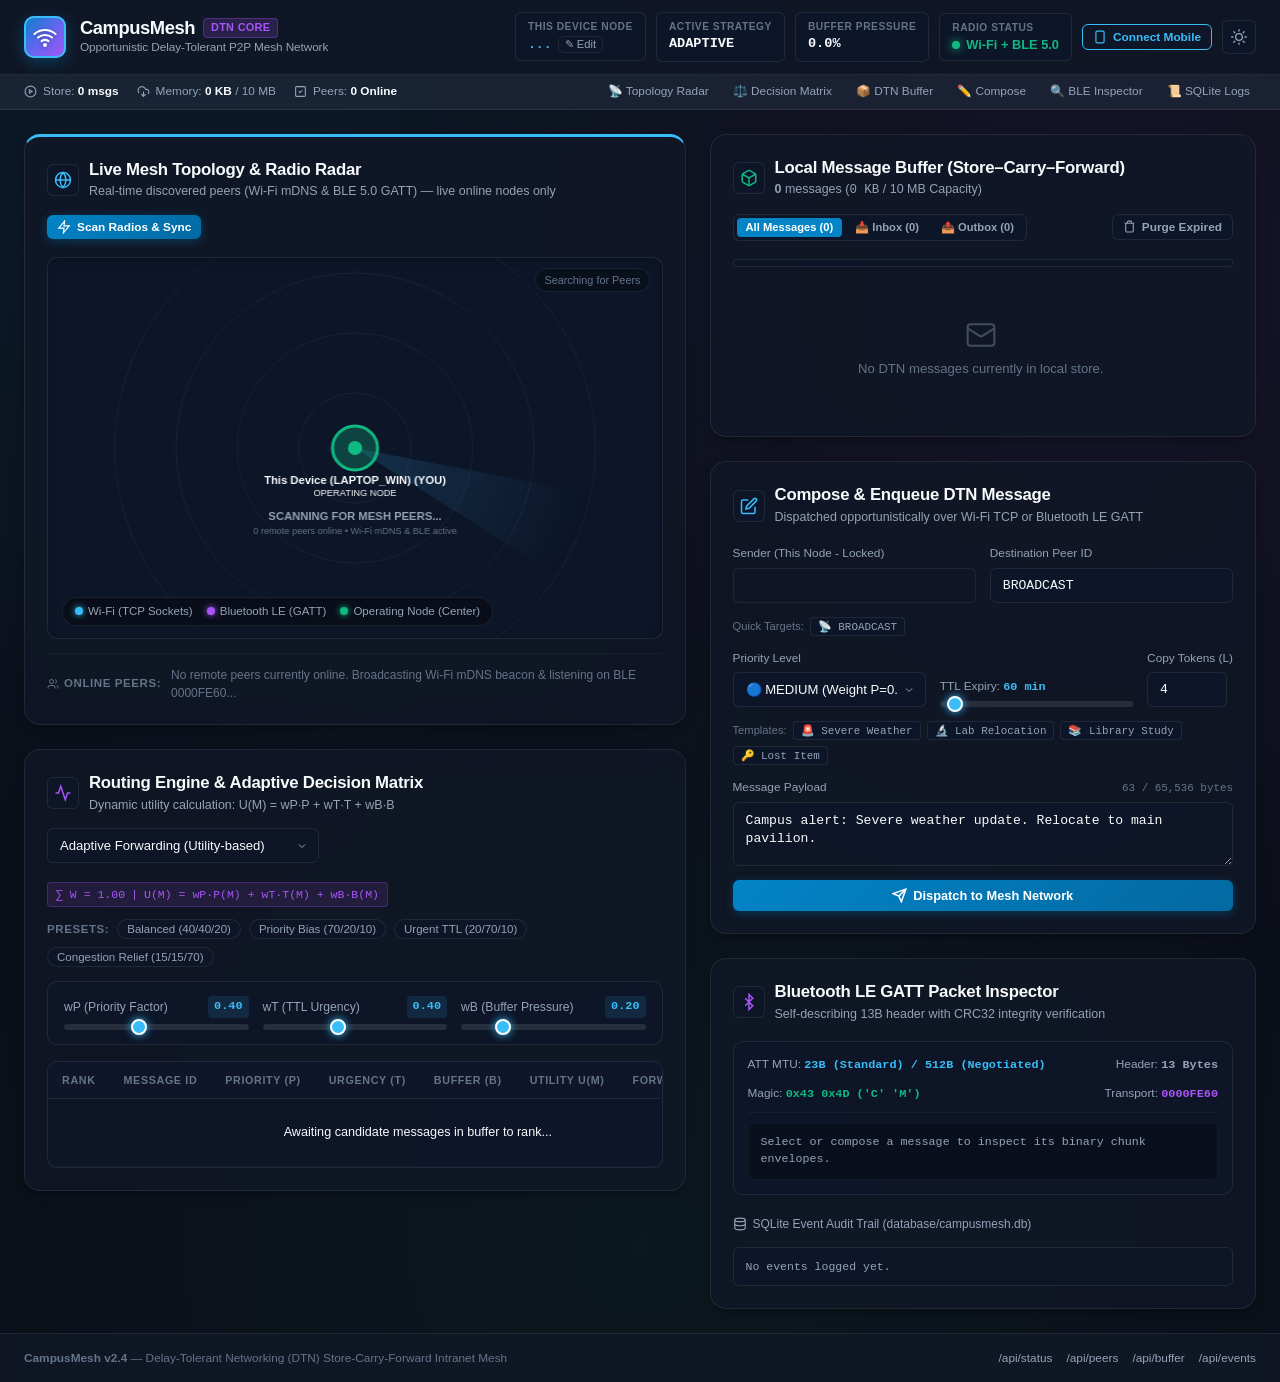
==== commit 5758a79a: "Fix runtime networking, TCP message listener, token auth, and add cross-platform scripts" ====
--- a/MiniProject/web/index.html
+++ b/MiniProject/web/index.html
@@ -31,15 +31,12 @@
         </a>
 
         <div class="nav-metrics">
-            <div class="metric-card" title="Select which node identity this client operates as">
-                <span class="metric-label">Operating Node</span>
-                <select id="activeNodeSelect" class="form-select font-bold" style="padding: 2px 24px 2px 4px; font-size: 0.8rem; background-color: transparent; border: none; color: var(--accent-cyan); cursor: pointer;">
-                    <option value="LAPTOP_WIN">💻 LAPTOP_WIN (This Laptop)</option>
-                    <option value="PHONE_MOBILE">📱 PHONE_MOBILE (This Mobile Phone)</option>
-                    <option value="PHONE_AND">📱 PHONE_AND (Galaxy S23)</option>
-                    <option value="IPHONE_IOS">📱 IPHONE_IOS (iPhone 15)</option>
-                    <option value="LAPTOP_UBU">💻 LAPTOP_UBU (Ubuntu Lab)</option>
-                </select>
+            <div class="metric-card" title="Your device's local node identity in the mesh">
+                <span class="metric-label">This Device Node</span>
+                <div style="display: flex; align-items: center; gap: 6px;">
+                    <span class="metric-value font-mono font-bold" id="myNodeIdBadge" style="color: var(--accent-cyan); font-size: 0.82rem;">...</span>
+                    <button type="button" class="btn-ghost-sm" onclick="promptChangeNodeId()" title="Change your Call-sign / Device ID">✎ Edit</button>
+                </div>
             </div>
             <div class="metric-card">
                 <span class="metric-label">Active Strategy</span>
@@ -114,13 +111,9 @@
                         </div>
                     </div>
                     <div class="card-actions">
-                        <button id="btnRunSim" class="btn btn-primary btn-sm" title="Run store-carry-forward simulation across online nodes">
-                            <svg width="14" height="14" viewBox="0 0 24 24" fill="none" stroke="currentColor" stroke-width="2.5"><polygon points="5 3 19 12 5 21 5 3"/></polygon></svg>
-                            Run Multi-Hop Demo
-                        </button>
-                        <button id="btnScanBle" class="btn btn-secondary btn-sm" title="Broadcast beacon and scan for Bluetooth LE peers">
+                        <button id="btnScanBle" class="btn btn-primary btn-sm" title="Broadcast beacon and scan for real Wi-Fi and Bluetooth LE peers">
                             <svg width="14" height="14" viewBox="0 0 24 24" fill="none" stroke="currentColor" stroke-width="2"><path d="M13 2 3 14h9l-1 8 10-12h-9l1-8z"/></svg>
-                            Scan Radios
+                            <span>Scan Radios & Sync</span>
                         </button>
                     </div>
                 </div>
@@ -253,6 +246,11 @@
                             </p>
                         </div>
                     </div>
+                    <div class="buffer-filter-tabs">
+                        <button type="button" class="buffer-tab active" id="tabBufAll" onclick="setBufferFilter('all')">All Messages (<span id="bufCountAll">0</span>)</button>
+                        <button type="button" class="buffer-tab" id="tabBufInbox" onclick="setBufferFilter('inbox')">📥 Inbox (<span id="bufCountInbox">0</span>)</button>
+                        <button type="button" class="buffer-tab" id="tabBufSent" onclick="setBufferFilter('sent')">📤 Outbox (<span id="bufCountSent">0</span>)</button>
+                    </div>
                     <div class="card-actions">
                         <button id="btnPurgeExpired" class="btn btn-secondary btn-sm" title="Remove expired TTL messages from local store">
                             <svg width="13" height="13" viewBox="0 0 24 24" fill="none" stroke="currentColor" stroke-width="2"><path d="M3 6h18"/><path d="M19 6v14c0 1-1 2-2 2H7c-1 0-2-1-2-2V6"/><path d="M8 6V4c0-1 1-2 2-2h4c1 0 2 1 2 2v2"/></svg>
@@ -294,13 +292,10 @@
                     <div class="form-row">
                         <div class="form-group flex-1">
                             <label for="composeSource">
-                                <span>Sender (Source Node)</span>
-                            </label>
-                            <input type="text" id="composeSource" class="form-input font-bold font-mono" value="LAPTOP_WIN" required>
-                        </div>
-                        <button type="button" class="btn btn-secondary btn-icon" style="margin-bottom: 2px;" onclick="swapNodes()" title="Swap Sender and Destination">
-                            <svg width="14" height="14" viewBox="0 0 24 24" fill="none" stroke="currentColor" stroke-width="2"><path d="m16 3 4 4-4 4"/><path d="M20 7H4"/><path d="m8 21-4-4 4-4"/><path d="M4 17h16"/></svg>
-                        </button>
+                                <span>Sender (This Node - Locked)</span>
+                            </label>
+                            <input type="text" id="composeSource" class="form-input font-bold font-mono" readonly value="" style="background: var(--bg-card); opacity: 0.85; cursor: not-allowed;" title="Sender identity is bound to this device" required>
+                        </div>
                         <div class="form-group flex-1">
                             <label for="composeDest">
                                 <span>Destination Peer ID</span>
@@ -441,7 +436,7 @@
                 <div class="connect-url-box">
                     <label style="font-weight: 600; margin-bottom: 8px; display: block; font-size: 0.76rem;">Open in Mobile Phone Browser (Chrome / Safari):</label>
                     <div style="display: flex; gap: 8px;">
-                        <input type="text" id="mobileUrlInput" class="form-input font-mono font-bold" readonly value="http://10.36.101.62:8080" style="color: var(--accent-cyan); font-size: 0.9rem;">
+                        <input type="text" id="mobileUrlInput" class="form-input font-mono font-bold" readonly value="Detecting LAN IP..." style="color: var(--accent-cyan); font-size: 0.9rem;">
                         <button type="button" class="btn btn-primary btn-sm" onclick="copyMobileUrl()">
                             <svg width="13" height="13" viewBox="0 0 24 24" fill="none" stroke="currentColor" stroke-width="2"><rect width="14" height="14" x="8" y="8" rx="2" ry="2"/><path d="M4 16c-1.1 0-2-.9-2-2V4c0-1.1.9-2 2-2h10c1.1 0 2 .9 2 2"/></svg>
                             Copy URL
--- a/MiniProject/web/style.css
+++ b/MiniProject/web/style.css
@@ -1399,3 +1399,51 @@
     justify-content: center;
     flex-shrink: 0;
 }
+
+/* Real Node Identity & Buffer Tabs */
+.buffer-filter-tabs {
+    display: inline-flex;
+    gap: 4px;
+    background: var(--bg-input);
+    padding: 3px;
+    border-radius: var(--radius-sm);
+    border: 1px solid var(--border-color);
+}
+
+.buffer-tab {
+    background: transparent;
+    border: none;
+    padding: 3px 9px;
+    font-size: 0.70rem;
+    font-weight: 600;
+    color: var(--text-secondary);
+    border-radius: 4px;
+    cursor: pointer;
+    transition: var(--transition);
+}
+
+.buffer-tab:hover {
+    color: var(--text-primary);
+}
+
+.buffer-tab.active {
+    background: var(--accent-blue);
+    color: #ffffff;
+}
+
+.btn-ghost-sm {
+    background: transparent;
+    border: 1px solid var(--border-color);
+    border-radius: var(--radius-sm);
+    color: var(--text-secondary);
+    font-size: 0.70rem;
+    padding: 1px 6px;
+    cursor: pointer;
+    transition: var(--transition);
+}
+
+.btn-ghost-sm:hover {
+    color: var(--accent-cyan);
+    border-color: var(--accent-cyan);
+}
+
